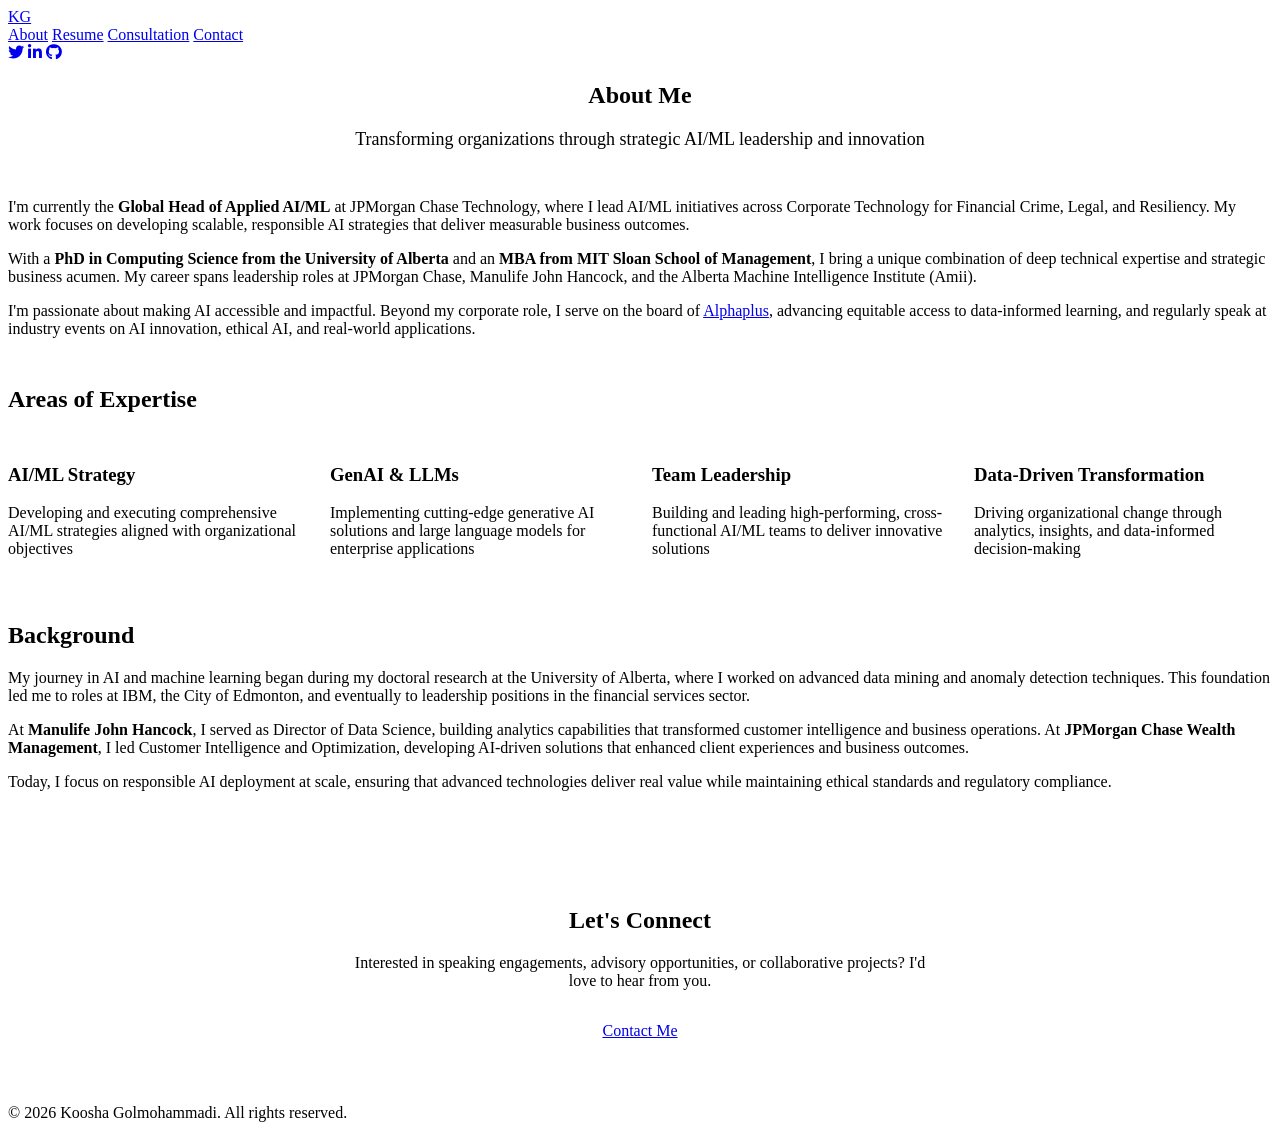
==== about.html @ 29471708 "Add about.html" ====
<!DOCTYPE html>
<html lang="en">
<head>
    <meta charset="UTF-8">
    <meta name="viewport" content="width=device-width, initial-scale=1.0">
    <meta name="description" content="About Koosha Golmohammadi - Applied AI/ML and Analytics Leader with expertise in strategic AI/ML implementation, GenAI, and organizational transformation.">
    <meta name="keywords" content="AI, Machine Learning, Data Science, Analytics, Leadership, AI Strategy">
    <meta name="author" content="Koosha Golmohammadi">

    <title>About | Koosha Golmohammadi</title>

    <!-- Font Awesome for Icons -->
    <link rel="stylesheet" href="https://cdnjs.cloudflare.com/ajax/libs/font-awesome/6.5.1/css/all.min.css">

    <!-- Stylesheets -->
    <link rel="stylesheet" href="css/main.css">
</head>
<body>
    <!-- Header & Navigation -->
    <header class="site-header">
        <a href="index.html" class="site-logo">
            <span class="logo-text">KG</span>
        </a>

        <nav class="nav-links">
            <a href="about.html" class="nav-link active">About</a>
            <a href="resume.html" class="nav-link">Resume</a>
            <a href="consultation.html" class="nav-link">Consultation</a>
            <a href="contact.html" class="nav-link">Contact</a>
        </nav>

        <div class="nav-actions">
            <div class="nav-social">
                <a href="https://twitter.com/kooshag" target="_blank" rel="noopener" class="nav-social-link" aria-label="Twitter"><i class="fab fa-twitter"></i></a>
                <a href="https://www.linkedin.com/in/kooshag/" target="_blank" rel="noopener" class="nav-social-link" aria-label="LinkedIn"><i class="fab fa-linkedin-in"></i></a>
                <a href="https://github.com/koosha" target="_blank" rel="noopener" class="nav-social-link" aria-label="GitHub"><i class="fab fa-github"></i></a>
            </div>
        </div>
    </header>

    <!-- About Section -->
    <section class="page-section">
        <div class="container">
            <div class="content">
                <div style="text-align: center; margin-bottom: 3rem;">
                    <h1>About Me</h1>
                    <p style="font-size: 1.125rem; max-width: 700px; margin: 1rem auto 0;">
                        Transforming organizations through strategic AI/ML leadership and innovation
                    </p>
                </div>

                <div>
                    <p>
                        I'm currently the <strong>Global Head of Applied AI/ML</strong> at JPMorgan Chase Technology, where I lead AI/ML initiatives across Corporate Technology for Financial Crime, Legal, and Resiliency. My work focuses on developing scalable, responsible AI strategies that deliver measurable business outcomes.
                    </p>

                    <p>
                        With a <strong>PhD in Computing Science from the University of Alberta</strong> and an <strong>MBA from MIT Sloan School of Management</strong>, I bring a unique combination of deep technical expertise and strategic business acumen. My career spans leadership roles at JPMorgan Chase, Manulife John Hancock, and the Alberta Machine Intelligence Institute (Amii).
                    </p>

                    <p>
                        I'm passionate about making AI accessible and impactful. Beyond my corporate role, I serve on the board of <a href="https://alphaplus.ca/" target="_blank" rel="noopener">Alphaplus</a>, advancing equitable access to data-informed learning, and regularly speak at industry events on AI innovation, ethical AI, and real-world applications.
                    </p>
                </div>

                <!-- Expertise Cards -->
                <div style="margin-top: 3rem;">
                    <h2>Areas of Expertise</h2>
                    <div style="display: grid; grid-template-columns: repeat(auto-fit, minmax(250px, 1fr)); gap: 1.5rem; margin-top: 2rem;">
                        <div class="card">
                            <h3 class="card__title">AI/ML Strategy</h3>
                            <p class="card__description">
                                Developing and executing comprehensive AI/ML strategies aligned with organizational objectives
                            </p>
                        </div>

                        <div class="card">
                            <h3 class="card__title">GenAI & LLMs</h3>
                            <p class="card__description">
                                Implementing cutting-edge generative AI solutions and large language models for enterprise applications
                            </p>
                        </div>

                        <div class="card">
                            <h3 class="card__title">Team Leadership</h3>
                            <p class="card__description">
                                Building and leading high-performing, cross-functional AI/ML teams to deliver innovative solutions
                            </p>
                        </div>

                        <div class="card">
                            <h3 class="card__title">Data-Driven Transformation</h3>
                            <p class="card__description">
                                Driving organizational change through analytics, insights, and data-informed decision-making
                            </p>
                        </div>
                    </div>
                </div>

                <!-- Background -->
                <div style="margin-top: 3rem;">
                    <h2>Background</h2>
                    <p>
                        My journey in AI and machine learning began during my doctoral research at the University of Alberta, where I worked on advanced data mining and anomaly detection techniques. This foundation led me to roles at IBM, the City of Edmonton, and eventually to leadership positions in the financial services sector.
                    </p>
                    <p>
                        At <strong>Manulife John Hancock</strong>, I served as Director of Data Science, building analytics capabilities that transformed customer intelligence and business operations. At <strong>JPMorgan Chase Wealth Management</strong>, I led Customer Intelligence and Optimization, developing AI-driven solutions that enhanced client experiences and business outcomes.
                    </p>
                    <p>
                        Today, I focus on responsible AI deployment at scale, ensuring that advanced technologies deliver real value while maintaining ethical standards and regulatory compliance.
                    </p>
                </div>

                <!-- Call to Action -->
                <div style="text-align: center; padding: 3rem 2rem; background-color: var(--color-bg-alt); border-radius: var(--border-radius); margin-top: 3rem;">
                    <h2>Let's Connect</h2>
                    <p style="max-width: 600px; margin: 1rem auto 2rem;">
                        Interested in speaking engagements, advisory opportunities, or collaborative projects? I'd love to hear from you.
                    </p>
                    <a href="contact.html" class="button button-primary">Contact Me</a>
                </div>
            </div>
        </div>
    </section>

    <!-- Footer -->
    <footer class="footer">
        <p class="footer__text">
            &copy; 2026 Koosha Golmohammadi. All rights reserved.
        </p>
    </footer>
</body>
</html>
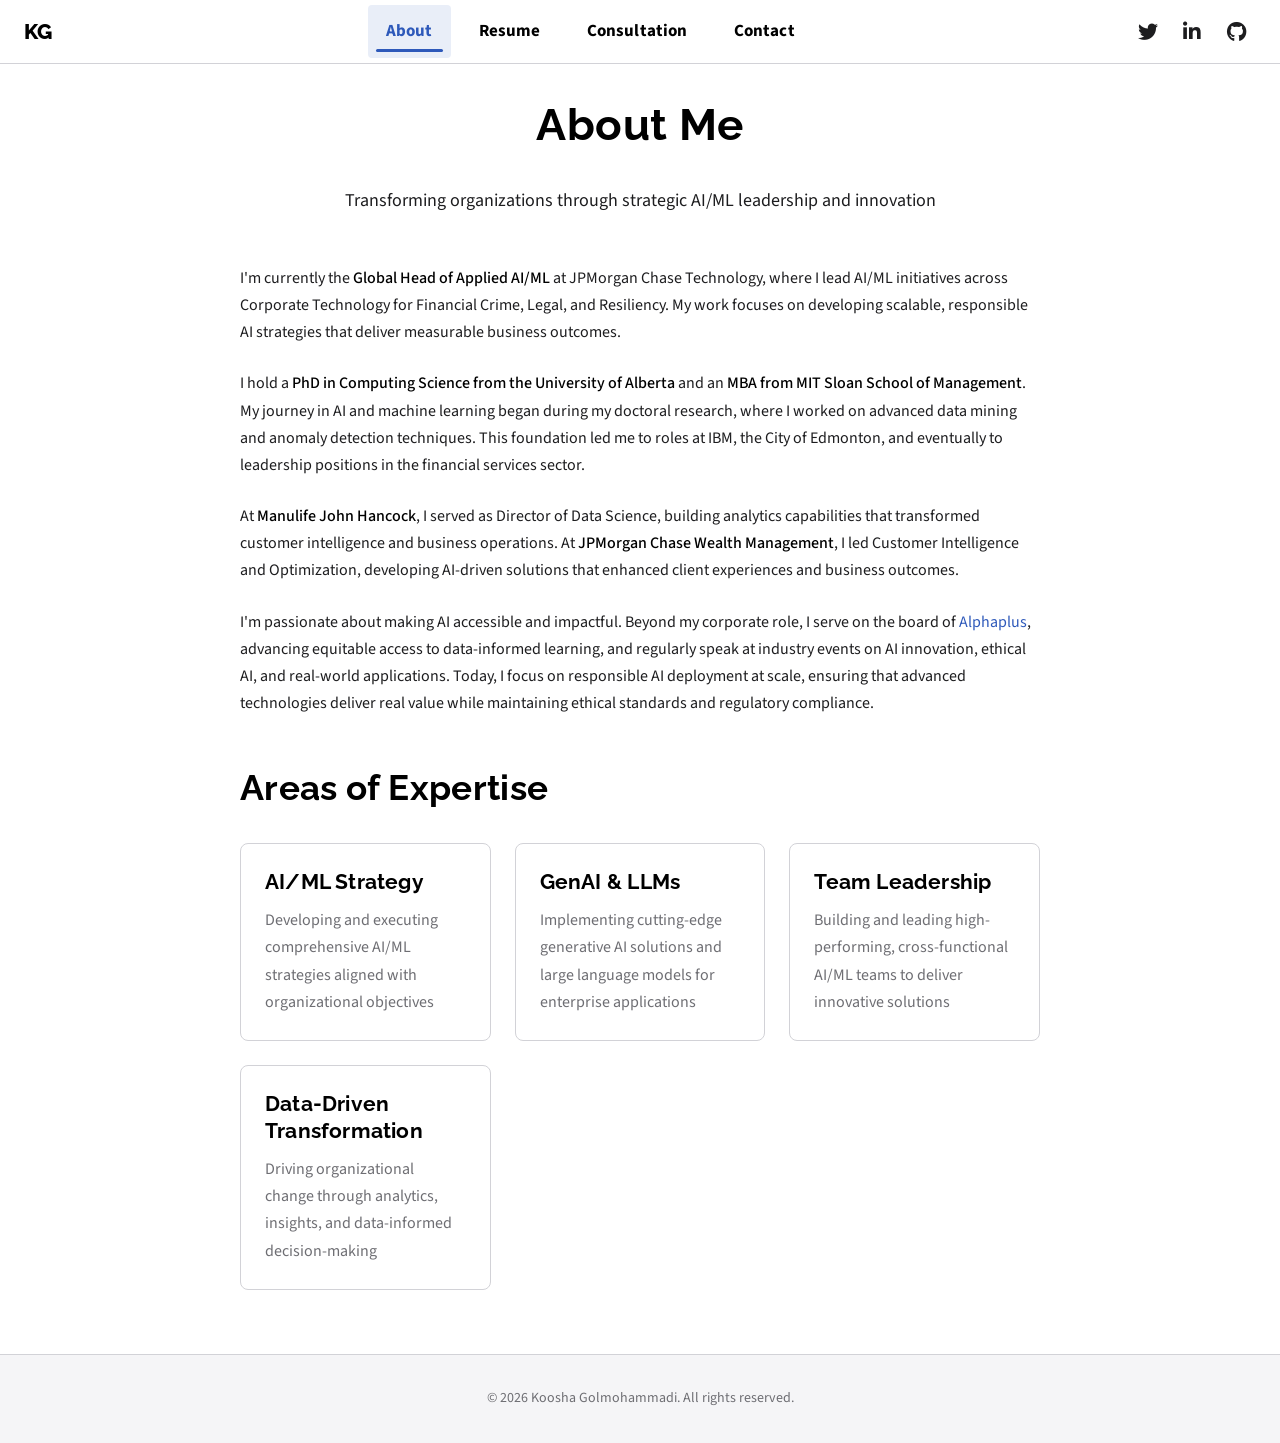
==== commit 4e4c41cc: "Add responsive hamburger menu and simplify contact page - Add hamburger menu that appears below 736p" ====
--- a/about.html
+++ b/about.html
@@ -35,8 +35,63 @@
                 <a href="https://www.linkedin.com/in/kooshag/" target="_blank" rel="noopener" class="nav-social-link" aria-label="LinkedIn"><i class="fab fa-linkedin-in"></i></a>
                 <a href="https://github.com/koosha" target="_blank" rel="noopener" class="nav-social-link" aria-label="GitHub"><i class="fab fa-github"></i></a>
             </div>
+            <div class="hamburger-container">
+                <button
+                    type="button"
+                    id="hamburger-button"
+                    class="hamburger-button"
+                    aria-label="Open navigation menu"
+                    aria-expanded="false"
+                    aria-controls="mobile-nav-menu">
+                    <span id="hamburger-icon" class="hamburger-icon">
+                        <span></span>
+                        <span></span>
+                        <span></span>
+                    </span>
+                </button>
+            </div>
         </div>
     </header>
+
+    <!-- Slide Menu Overlay -->
+    <div id="slide-menu-overlay" class="slide-menu-overlay" aria-hidden="true"></div>
+
+    <!-- Slide Menu Panel -->
+    <div
+        id="mobile-nav-menu"
+        class="slide-menu"
+        role="dialog"
+        aria-modal="true"
+        aria-label="Navigation menu"
+        aria-hidden="true">
+        <ul class="hamburger-ul">
+            <li class="index-li">
+                <a href="index.html">
+                    <h3>Koosha Golmohammadi</h3>
+                </a>
+            </li>
+            <li>
+                <a href="about.html">
+                    <h3>About</h3>
+                </a>
+            </li>
+            <li>
+                <a href="resume.html">
+                    <h3>Resume</h3>
+                </a>
+            </li>
+            <li>
+                <a href="consultation.html">
+                    <h3>Consultation</h3>
+                </a>
+            </li>
+            <li>
+                <a href="contact.html">
+                    <h3>Contact</h3>
+                </a>
+            </li>
+        </ul>
+    </div>
 
     <!-- About Section -->
     <section class="page-section">
@@ -55,11 +110,15 @@
                     </p>
 
                     <p>
-                        With a <strong>PhD in Computing Science from the University of Alberta</strong> and an <strong>MBA from MIT Sloan School of Management</strong>, I bring a unique combination of deep technical expertise and strategic business acumen. My career spans leadership roles at JPMorgan Chase, Manulife John Hancock, and the Alberta Machine Intelligence Institute (Amii).
+                        I hold a <strong>PhD in Computing Science from the University of Alberta</strong> and an <strong>MBA from MIT Sloan School of Management</strong>. My journey in AI and machine learning began during my doctoral research, where I worked on advanced data mining and anomaly detection techniques. This foundation led me to roles at IBM, the City of Edmonton, and eventually to leadership positions in the financial services sector.
                     </p>
 
                     <p>
-                        I'm passionate about making AI accessible and impactful. Beyond my corporate role, I serve on the board of <a href="https://alphaplus.ca/" target="_blank" rel="noopener">Alphaplus</a>, advancing equitable access to data-informed learning, and regularly speak at industry events on AI innovation, ethical AI, and real-world applications.
+                        At <strong>Manulife John Hancock</strong>, I served as Director of Data Science, building analytics capabilities that transformed customer intelligence and business operations. At <strong>JPMorgan Chase Wealth Management</strong>, I led Customer Intelligence and Optimization, developing AI-driven solutions that enhanced client experiences and business outcomes.
+                    </p>
+
+                    <p>
+                        I'm passionate about making AI accessible and impactful. Beyond my corporate role, I serve on the board of <a href="https://alphaplus.ca/" target="_blank" rel="noopener">Alphaplus</a>, advancing equitable access to data-informed learning, and regularly speak at industry events on AI innovation, ethical AI, and real-world applications. Today, I focus on responsible AI deployment at scale, ensuring that advanced technologies deliver real value while maintaining ethical standards and regulatory compliance.
                     </p>
                 </div>
 
@@ -96,29 +155,6 @@
                         </div>
                     </div>
                 </div>
-
-                <!-- Background -->
-                <div style="margin-top: 3rem;">
-                    <h2>Background</h2>
-                    <p>
-                        My journey in AI and machine learning began during my doctoral research at the University of Alberta, where I worked on advanced data mining and anomaly detection techniques. This foundation led me to roles at IBM, the City of Edmonton, and eventually to leadership positions in the financial services sector.
-                    </p>
-                    <p>
-                        At <strong>Manulife John Hancock</strong>, I served as Director of Data Science, building analytics capabilities that transformed customer intelligence and business operations. At <strong>JPMorgan Chase Wealth Management</strong>, I led Customer Intelligence and Optimization, developing AI-driven solutions that enhanced client experiences and business outcomes.
-                    </p>
-                    <p>
-                        Today, I focus on responsible AI deployment at scale, ensuring that advanced technologies deliver real value while maintaining ethical standards and regulatory compliance.
-                    </p>
-                </div>
-
-                <!-- Call to Action -->
-                <div style="text-align: center; padding: 3rem 2rem; background-color: var(--color-bg-alt); border-radius: var(--border-radius); margin-top: 3rem;">
-                    <h2>Let's Connect</h2>
-                    <p style="max-width: 600px; margin: 1rem auto 2rem;">
-                        Interested in speaking engagements, advisory opportunities, or collaborative projects? I'd love to hear from you.
-                    </p>
-                    <a href="contact.html" class="button button-primary">Contact Me</a>
-                </div>
             </div>
         </div>
     </section>
@@ -129,5 +165,8 @@
             &copy; 2026 Koosha Golmohammadi. All rights reserved.
         </p>
     </footer>
+
+    <!-- Navigation Script -->
+    <script src="js/navigation.js"></script>
 </body>
 </html>
--- a/css/main.css
+++ b/css/main.css
@@ -0,0 +1,1092 @@
+/* ========================================
+   DESIGN TOKENS
+   Colors, typography, spacing, and motion
+   ======================================== */
+
+@import url('https://fonts.googleapis.com/css2?family=Source+Sans+3:wght@400;700&family=Raleway:wght@400;800&display=swap');
+
+:root {
+  /* Colors */
+  --color-bg: #ffffff;
+  --color-bg-alt: #f5f5f7;
+  --color-bg-offset: #fafafa;
+  --color-fg: #1d1d1f;
+  --color-fg-bold: #000000;
+  --color-fg-light: #6e6e73;
+  --color-border: #d2d2d7;
+  --color-border-bg: #f5f5f7;
+  --color-accent: #2e59ba;
+  --color-accent-light: rgba(46, 89, 186, 0.1);
+  --color-accent-subtle: rgba(46, 89, 186, 0.05);
+  --color-accent-border: rgba(46, 89, 186, 0.3);
+  --color-accent-underline: rgba(46, 89, 186, 0.4);
+  --color-overlay-darker: rgba(0, 0, 0, 0.3);
+
+  /* Typography */
+  --font-sans: 'Source Sans 3', 'Source Sans Pro', Helvetica, sans-serif;
+  --font-heading: 'Raleway', Helvetica, sans-serif;
+  --font-mono: 'Courier New', monospace;
+
+  --font-weight-normal: 400;
+  --font-weight-medium: 500;
+  --font-weight-semibold: 600;
+  --font-weight-bold: 700;
+  --font-weight-black: 800;
+
+  --text-2xs: 0.65em;
+  --text-xs: 0.75em;
+  --text-sm: 0.875em;
+  --text-base: 1em;
+  --text-md: 1.1em;
+  --text-lg: 1.3em;
+  --text-xl: 1.6em;
+  --text-2xl: 2.2em;
+  --text-3xl: 2.75em;
+
+  --tracking-tight: 0.01em;
+  --tracking-normal: 0.02em;
+  --tracking-wide: 0.04em;
+
+  --leading-tight: 1.3;
+  --leading-normal: 1.7;
+  --leading-loose: 2;
+
+  /* Spacing */
+  --space-xs: 0.5rem;
+  --space-sm: 0.75rem;
+  --space-md: 1rem;
+  --space-lg: 1.5rem;
+  --space-xl: 2rem;
+  --space-2xl: 3rem;
+  --space-3xl: 4rem;
+
+  --spacing-element: 1.5rem;
+
+  /* Border Radius */
+  --radius-sm: 4px;
+  --radius-md: 8px;
+  --radius-lg: 12px;
+  --radius-xl: 16px;
+  --radius-full: 9999px;
+  --border-radius: 8px;
+
+  /* Shadows */
+  --shadow-sm: 0 1px 2px rgba(0, 0, 0, 0.05);
+  --shadow-md: 0 4px 6px rgba(0, 0, 0, 0.07);
+  --shadow-lg: 0 10px 15px rgba(0, 0, 0, 0.1);
+  --shadow-xl: 0 20px 25px rgba(0, 0, 0, 0.1);
+
+  /* Motion */
+  --duration-fast: 150ms;
+  --duration-normal: 250ms;
+  --duration-slow: 400ms;
+  --duration-menu: 400ms;
+  --ease-out: cubic-bezier(0.33, 1, 0.68, 1);
+  --ease-in-out: cubic-bezier(0.65, 0, 0.35, 1);
+  --ease-menu: cubic-bezier(0.4, 0, 0.2, 1);
+
+  /* Layout */
+  --header-height: 64px;
+  --header-height-mobile: 64px;
+  --lift-sm: -2px;
+
+  /* Z-Index Scale */
+  --z-sticky: 100;
+  --z-header: 10000;
+  --z-overlay: 10001;
+  --z-menu: 10002;
+}
+
+/* ========================================
+   BASE STYLES
+   ======================================== */
+
+* {
+  box-sizing: border-box;
+}
+
+html {
+  font-size: 16px;
+  -webkit-font-smoothing: antialiased;
+  -moz-osx-font-smoothing: grayscale;
+}
+
+body {
+  margin: 0;
+  padding: 0;
+  font-family: var(--font-sans);
+  font-size: var(--text-base);
+  line-height: var(--leading-normal);
+  color: var(--color-fg);
+  background-color: var(--color-bg);
+}
+
+h1, h2, h3, h4, h5, h6 {
+  color: var(--color-fg-bold);
+  font-family: var(--font-heading);
+  font-weight: var(--font-weight-bold);
+  letter-spacing: var(--tracking-tight);
+  line-height: var(--leading-tight);
+  margin: 0 0 0.75em 0;
+}
+
+h1 { font-size: var(--text-3xl); }
+h2 { font-size: var(--text-2xl); }
+h3 { font-size: var(--text-xl); }
+h4 { font-size: var(--text-lg); }
+h5 { font-size: var(--text-md); }
+h6 { font-size: var(--text-base); }
+
+p {
+  margin: 0 0 var(--spacing-element) 0;
+}
+
+a {
+  color: var(--color-accent);
+  text-decoration: none;
+  transition: color var(--duration-fast) var(--ease-out);
+}
+
+a:hover {
+  color: var(--color-fg-bold);
+}
+
+strong, b {
+  color: var(--color-fg-bold);
+  font-weight: var(--font-weight-medium);
+}
+
+/* ========================================
+   HEADER & NAVIGATION
+   ======================================== */
+
+.site-header {
+  align-items: center;
+  background-color: rgba(255, 255, 255, 0.8);
+  backdrop-filter: blur(20px) saturate(180%);
+  -webkit-backdrop-filter: blur(20px) saturate(180%);
+  border-bottom: solid 1px var(--color-border);
+  display: flex;
+  height: var(--header-height);
+  justify-content: space-between;
+  left: 0;
+  padding: 0 1.5rem;
+  position: fixed;
+  top: 0;
+  width: 100%;
+  z-index: var(--z-header);
+  transition: background-color var(--duration-fast) var(--ease-out);
+  box-sizing: border-box;
+}
+
+.site-logo {
+  display: flex;
+  align-items: center;
+  text-decoration: none;
+}
+
+.logo-text {
+  font-family: var(--font-heading);
+  font-size: var(--text-lg);
+  font-weight: var(--font-weight-black);
+  color: var(--color-fg-bold);
+  letter-spacing: var(--tracking-tight);
+}
+
+.nav-links {
+  display: none;
+  gap: 0.625rem;
+}
+
+@media screen and (min-width: 736px) {
+  .nav-links {
+    display: flex;
+  }
+}
+
+.nav-link {
+  position: relative;
+  padding: 0.75rem 1.125rem;
+  font-size: 1.0625rem;
+  font-weight: var(--font-weight-bold);
+  color: var(--color-fg-bold);
+  text-decoration: none;
+  border-radius: var(--radius-sm);
+  letter-spacing: 0.01em;
+  transition: color var(--duration-fast) var(--ease-out),
+    background-color var(--duration-fast) var(--ease-out);
+}
+
+.nav-link::after {
+  content: '';
+  position: absolute;
+  bottom: 0.375rem;
+  left: 0.5rem;
+  right: 0.5rem;
+  height: 2.5px;
+  background: var(--color-accent);
+  border-radius: 2px;
+  transform: scaleX(0);
+  transition: transform var(--duration-fast) var(--ease-out);
+}
+
+.nav-link:hover {
+  color: var(--color-accent);
+  background-color: var(--color-border-bg);
+}
+
+.nav-link:hover::after {
+  transform: scaleX(1);
+}
+
+.nav-link.active {
+  color: var(--color-accent);
+  background-color: var(--color-accent-light);
+}
+
+.nav-link.active::after {
+  transform: scaleX(1);
+}
+
+.nav-link:focus-visible {
+  outline: 2px solid var(--color-accent);
+  outline-offset: 2px;
+}
+
+.nav-actions {
+  display: flex;
+  align-items: center;
+  gap: 0.75rem;
+}
+
+.nav-social {
+  display: flex;
+  align-items: center;
+  gap: 0.25rem;
+}
+
+.nav-social-link {
+  display: inline-flex;
+  align-items: center;
+  justify-content: center;
+  width: 40px;
+  height: 40px;
+  color: var(--color-fg);
+  text-decoration: none;
+  border-radius: var(--radius-sm);
+  transition: color var(--duration-fast) var(--ease-out),
+    background-color var(--duration-fast) var(--ease-out);
+}
+
+.nav-social-link:hover {
+  color: var(--color-accent);
+  background-color: var(--color-border-bg);
+}
+
+.nav-social-link:focus-visible {
+  outline: 2px solid var(--color-accent);
+  outline-offset: 2px;
+}
+
+.nav-social-link i {
+  font-size: 20px;
+}
+
+@media (max-width: 768px) {
+  .site-header {
+    padding: 0 1rem;
+  }
+
+  .nav-links {
+    gap: 0.25rem;
+  }
+
+  .nav-link {
+    padding: 0.625rem 0.875rem;
+    font-size: var(--text-base);
+  }
+
+  .nav-social {
+    gap: 0;
+  }
+
+  .nav-social-link {
+    width: 36px;
+    height: 36px;
+  }
+
+  .nav-social-link i {
+    font-size: 18px;
+  }
+}
+
+/* ========================================
+   HAMBURGER MENU & SLIDE MENU
+   ======================================== */
+
+/* Hamburger container - show only on mobile */
+.hamburger-container {
+  display: block;
+}
+
+@media screen and (min-width: 736px) {
+  .hamburger-container {
+    display: none;
+  }
+}
+
+/* Hamburger button */
+.hamburger-button {
+  align-items: center;
+  background: transparent;
+  border: 0;
+  box-shadow: none;
+  cursor: pointer;
+  display: flex;
+  height: 44px;
+  justify-content: center;
+  padding: 0 1em 0 0.5em;
+}
+
+.hamburger-button:hover {
+  box-shadow: none;
+  opacity: 0.5;
+}
+
+.hamburger-button:focus-visible .hamburger-icon span {
+  background-color: var(--color-accent);
+}
+
+/* CSS hamburger icon */
+.hamburger-icon {
+  display: block;
+  height: 14px;
+  position: relative;
+  width: 20px;
+}
+
+.hamburger-icon span {
+  background-color: var(--color-fg-bold);
+  border-radius: 2px;
+  display: block;
+  height: 2px;
+  left: 0;
+  position: absolute;
+  transition: all var(--duration-normal) var(--ease-menu);
+  width: 100%;
+}
+
+.hamburger-icon span:nth-child(1) {
+  top: 0;
+}
+
+.hamburger-icon span:nth-child(2) {
+  top: 50%;
+  transform: translateY(-50%);
+}
+
+.hamburger-icon span:nth-child(3) {
+  bottom: 0;
+}
+
+/* Open state - morph to X */
+.hamburger-icon--open span:nth-child(1) {
+  top: 50%;
+  transform: translateY(-50%) rotate(45deg);
+}
+
+.hamburger-icon--open span:nth-child(2) {
+  opacity: 0;
+  transform: translateY(-50%) scaleX(0);
+}
+
+.hamburger-icon--open span:nth-child(3) {
+  bottom: 50%;
+  transform: translateY(50%) rotate(-45deg);
+}
+
+/* Slide menu overlay */
+.slide-menu-overlay {
+  background: var(--color-overlay-darker);
+  inset: 0;
+  opacity: 0;
+  pointer-events: none;
+  position: fixed;
+  transition: opacity var(--duration-normal) var(--ease-menu);
+  z-index: var(--z-overlay);
+}
+
+.slide-menu-overlay--open {
+  opacity: 1;
+  pointer-events: auto;
+}
+
+/* Slide menu panel */
+.slide-menu {
+  -webkit-overflow-scrolling: touch;
+  background-color: var(--color-bg);
+  bottom: 0;
+  font-size: 1.15em;
+  max-width: 80vw;
+  overflow-y: auto;
+  padding: 2.5em 1.5em 0;
+  position: fixed;
+  right: 0;
+  top: 0;
+  transform: translateX(100%);
+  transition: transform var(--duration-normal) var(--ease-menu);
+  width: 300px;
+  z-index: var(--z-menu);
+}
+
+.slide-menu--open {
+  transform: translateX(0);
+}
+
+/* Navigation list inside slide menu */
+.hamburger-ul {
+  display: flex;
+  flex-direction: column;
+  gap: 0.25rem;
+  list-style: none;
+  padding: 1rem 0;
+  margin: 0;
+}
+
+.hamburger-ul li {
+  display: block;
+}
+
+.hamburger-ul li a {
+  display: block;
+  outline: none;
+  text-decoration: none;
+  padding: 0.75rem 1rem;
+  border-radius: var(--radius-sm);
+  transition: background-color var(--duration-fast) var(--ease-out);
+}
+
+.hamburger-ul li a:hover {
+  background-color: var(--color-border-bg);
+}
+
+.hamburger-ul li a:focus-visible h3 {
+  color: var(--color-accent);
+}
+
+.hamburger-ul li a h3 {
+  margin: 0;
+  padding: 0;
+  border: none;
+  font-size: 1rem;
+  font-weight: var(--font-weight-medium);
+  color: var(--color-fg);
+  font-family: var(--font-heading);
+  letter-spacing: normal;
+  transition: color var(--duration-fast) var(--ease-out);
+}
+
+.hamburger-ul li a:hover h3 {
+  color: var(--color-fg-bold);
+}
+
+.hamburger-ul .index-li h3 {
+  font-weight: var(--font-weight-bold);
+  color: var(--color-fg-bold);
+}
+
+/* Reduced motion support for menus */
+@media (prefers-reduced-motion: reduce) {
+  .slide-menu-overlay,
+  .slide-menu,
+  .hamburger-icon span {
+    transition: none;
+  }
+}
+
+/* ========================================
+   HERO SECTION
+   ======================================== */
+
+.hero {
+  position: relative;
+  padding: 6rem 2rem 5rem;
+  padding-top: calc(var(--header-height) + 4rem);
+  text-align: center;
+}
+
+.hero-content {
+  position: relative;
+  z-index: 1;
+  max-width: 680px;
+  margin: 0 auto;
+}
+
+/* Portrait */
+.hero-avatar {
+  width: 250px;
+  height: 250px;
+  margin: 0 auto 1.5rem;
+  border-radius: 50%;
+  position: relative;
+  box-shadow: var(--shadow-xl), 0 0 0 1px var(--color-border);
+  transition: transform var(--duration-normal) var(--ease-out),
+    box-shadow var(--duration-normal) var(--ease-out);
+}
+
+.hero-avatar::before {
+  content: '';
+  position: absolute;
+  inset: -4px;
+  background: linear-gradient(
+    135deg,
+    var(--color-accent-light) 0%,
+    transparent 50%,
+    var(--color-accent-subtle) 100%
+  );
+  border-radius: 50%;
+  z-index: -1;
+  opacity: 0;
+  transition: opacity var(--duration-normal) var(--ease-out);
+}
+
+.hero-avatar:hover {
+  transform: scale(1.03) translateY(-2px);
+  box-shadow: var(--shadow-xl), 0 0 0 1px var(--color-accent-border);
+}
+
+.hero-avatar:hover::before {
+  opacity: 1;
+}
+
+.hero-avatar img {
+  width: 100%;
+  height: 100%;
+  object-fit: cover;
+  border-radius: 50%;
+}
+
+/* Name */
+.hero-title {
+  margin-bottom: 1.25rem;
+}
+
+.hero-name {
+  display: block;
+  font-family: var(--font-heading);
+  font-size: clamp(2rem, 6vw, 3.25rem);
+  font-weight: var(--font-weight-black);
+  letter-spacing: -0.03em;
+  line-height: 1.05;
+  color: var(--color-fg-bold);
+}
+
+/* Tagline */
+.hero-tagline {
+  font-size: var(--text-xl);
+  color: var(--color-fg);
+  max-width: 560px;
+  margin: 0 auto 2rem;
+  line-height: 1.65;
+  font-weight: var(--font-weight-normal);
+}
+
+.hero-tagline br {
+  display: block;
+  margin-top: 0.5rem;
+}
+
+.hero-highlight {
+  color: var(--color-accent);
+  font-weight: var(--font-weight-semibold);
+  text-decoration: none;
+  background-image: linear-gradient(
+    transparent calc(100% - 2px),
+    var(--color-accent-underline) 2px
+  );
+  background-size: 100% 100%;
+  transition: background-size var(--duration-fast) var(--ease-out),
+    color var(--duration-fast) var(--ease-out);
+}
+
+.hero-highlight:hover {
+  background-image: linear-gradient(
+    transparent calc(100% - 2px),
+    var(--color-accent) 2px
+  );
+}
+
+/* Credential chips */
+.hero-chips {
+  display: flex;
+  gap: 0.625rem;
+  justify-content: center;
+  flex-wrap: wrap;
+  margin-bottom: 2.25rem;
+}
+
+.hero-chip {
+  font-size: var(--text-sm);
+  font-weight: var(--font-weight-medium);
+  color: var(--color-fg);
+  padding: 0.5rem 1rem;
+  background: var(--color-bg-alt);
+  border: 1px solid var(--color-border);
+  border-radius: var(--radius-full);
+  transition: background var(--duration-fast) var(--ease-out),
+    border-color var(--duration-fast) var(--ease-out),
+    transform var(--duration-fast) var(--ease-out);
+}
+
+.hero-chip:hover {
+  background: var(--color-accent-subtle);
+  border-color: var(--color-accent-border);
+  transform: translateY(-1px);
+}
+
+/* CTA buttons */
+.hero-cta {
+  display: flex;
+  gap: 1rem;
+  justify-content: center;
+  flex-wrap: wrap;
+}
+
+/* Background */
+.hero-bg {
+  position: absolute;
+  inset: 0;
+  pointer-events: none;
+}
+
+.hero-gradient {
+  position: absolute;
+  top: 35%;
+  left: 50%;
+  transform: translate(-50%, -50%);
+  width: 1200px;
+  height: 800px;
+  background: radial-gradient(
+    ellipse 100% 100% at 50% 50%,
+    var(--color-accent-light) 0%,
+    var(--color-accent-subtle) 15%,
+    rgba(46, 89, 186, 0.03) 30%,
+    transparent 45%
+  );
+  filter: blur(100px);
+  opacity: 0.6;
+}
+
+/* Mobile */
+@media (max-width: 640px) {
+  .hero {
+    padding: 4rem 1.5rem 3.5rem;
+    padding-top: calc(var(--header-height) + 4rem);
+  }
+
+  .hero-avatar {
+    width: 140px;
+    height: 140px;
+    margin-bottom: 2rem;
+  }
+
+  .hero-tagline {
+    font-size: var(--text-lg);
+  }
+
+  .hero-chips {
+    gap: 0.5rem;
+  }
+
+  .hero-chip {
+    font-size: var(--text-xs);
+    padding: 0.4rem 0.875rem;
+  }
+}
+
+/* ========================================
+   BUTTONS
+   ======================================== */
+
+.button {
+  display: inline-block;
+  padding: 0.75rem 1.5rem;
+  font-size: var(--text-base);
+  font-weight: var(--font-weight-medium);
+  text-decoration: none;
+  border-radius: var(--radius-md);
+  transition: all var(--duration-fast) var(--ease-out);
+  border: 1px solid transparent;
+  cursor: pointer;
+}
+
+.button-primary {
+  background-color: var(--color-accent);
+  color: white;
+  border-color: var(--color-accent);
+}
+
+.button-primary:hover {
+  background-color: #2347a0;
+  border-color: #2347a0;
+  color: white;
+  transform: translateY(-2px);
+  box-shadow: var(--shadow-md);
+}
+
+.button-secondary {
+  background-color: transparent;
+  color: var(--color-fg-bold);
+  border-color: var(--color-border);
+}
+
+.button-secondary:hover {
+  background-color: var(--color-bg-alt);
+  border-color: var(--color-accent);
+  color: var(--color-fg-bold);
+  transform: translateY(-2px);
+  box-shadow: var(--shadow-md);
+}
+
+.button:focus-visible {
+  outline: 2px solid var(--color-accent);
+  outline-offset: 2px;
+}
+
+/* ========================================
+   CONTENT PAGES
+   ======================================== */
+
+.page-section {
+  padding: calc(var(--header-height) + 2rem) 2rem var(--space-3xl);
+}
+
+.content {
+  max-width: 800px;
+  margin: 0 auto;
+}
+
+.text-center {
+  text-align: center;
+}
+
+.mb-xl {
+  margin-bottom: var(--space-xl);
+}
+
+.mt-xl {
+  margin-top: var(--space-xl);
+}
+
+/* Cards */
+.card {
+  background-color: var(--color-bg);
+  border: 1px solid var(--color-border);
+  border-radius: var(--border-radius);
+  padding: var(--space-lg);
+  transition: all var(--duration-normal) var(--ease-out);
+}
+
+.card:hover {
+  box-shadow: var(--shadow-md);
+  border-color: var(--color-accent);
+  transform: translateY(-2px);
+}
+
+.card__title {
+  color: var(--color-fg-bold);
+  margin-bottom: var(--space-sm);
+  font-size: var(--text-lg);
+}
+
+.card__description {
+  color: var(--color-fg-light);
+  margin-bottom: 0;
+  line-height: var(--leading-normal);
+}
+
+/* ========================================
+   RESUME PAGE
+   ======================================== */
+
+.resume-page {
+  max-width: 880px;
+  margin: 0 auto;
+  padding: calc(var(--header-height) + 2rem) 2rem 4rem;
+}
+
+.resume-header {
+  text-align: center;
+  margin-bottom: 2rem;
+}
+
+.resume-title {
+  font-size: var(--text-3xl);
+  font-weight: var(--font-weight-black);
+  letter-spacing: var(--tracking-tight);
+  margin-bottom: 1.25rem;
+  color: var(--color-fg-bold);
+}
+
+.resume-summary {
+  font-size: var(--text-lg);
+  line-height: 1.7;
+  color: var(--color-fg);
+  max-width: 640px;
+  margin: 0 auto;
+}
+
+.resume-nav {
+  display: flex;
+  flex-wrap: wrap;
+  justify-content: center;
+  gap: 0.5rem;
+  margin-top: 2rem;
+  margin-bottom: 2rem;
+  position: sticky;
+  top: var(--header-height);
+  z-index: 100;
+  background: rgba(245, 245, 247, 0.92);
+  backdrop-filter: blur(16px);
+  -webkit-backdrop-filter: blur(16px);
+  padding: 1rem 1.5rem;
+  border-radius: var(--radius-lg);
+  border: 1px solid var(--color-border-bg);
+  box-shadow: var(--shadow-sm);
+}
+
+.resume-nav-link {
+  padding: 0.5rem 1rem;
+  font-size: var(--text-sm);
+  font-weight: var(--font-weight-medium);
+  color: var(--color-fg-light);
+  background: transparent;
+  border: none;
+  border-radius: var(--radius-sm);
+  text-decoration: none;
+  transition: all var(--duration-fast) var(--ease-out);
+}
+
+.resume-nav-link:hover {
+  color: var(--color-fg);
+  background: var(--color-bg);
+}
+
+.resume-nav-link.active {
+  color: var(--color-accent);
+  background: var(--color-accent-subtle);
+  font-weight: var(--font-weight-bold);
+}
+
+.resume-content {
+  display: flex;
+  flex-direction: column;
+  gap: 4.5rem;
+}
+
+.resume-section {
+  scroll-margin-top: calc(var(--header-height) + 8rem);
+  padding-top: 2.5rem;
+  border-top: 2px solid var(--color-border);
+}
+
+.resume-section:first-child {
+  border-top: none;
+  padding-top: 0;
+}
+
+.section-title-wrapper {
+  text-align: center;
+  margin-bottom: 2.5rem;
+}
+
+.section-title-wrapper h2 {
+  font-size: var(--text-2xl);
+  font-weight: var(--font-weight-black);
+  letter-spacing: var(--tracking-tight);
+  color: var(--color-fg-bold);
+  display: inline-block;
+  padding-bottom: 0.75rem;
+  border-bottom: 3px solid var(--color-accent);
+  margin: 0;
+}
+
+/* ========================================
+   CONTACT PAGE
+   ======================================== */
+
+.contact-page {
+  max-width: 880px;
+  display: flex;
+  flex-direction: column;
+  align-items: center;
+  justify-content: center;
+  min-height: calc(100vh - var(--header-height) - 16rem);
+  margin: 0 auto;
+  padding: 2rem;
+}
+
+.contact-header {
+  text-align: center;
+  margin-bottom: 2.5rem;
+}
+
+.contact-header .page-title {
+  margin-bottom: 0;
+  font-size: var(--text-3xl);
+  font-weight: var(--font-weight-black);
+  letter-spacing: var(--tracking-tight);
+}
+
+.contact-content {
+  text-align: center;
+}
+
+/* Email CTA block */
+.contact-email-block {
+  margin-bottom: 2.5rem;
+}
+
+.contact-email-container {
+  display: block;
+  margin-bottom: 0.75rem;
+}
+
+.contact-email-link {
+  display: inline-flex;
+  align-items: baseline;
+  padding: 0.75rem 1.5rem;
+  font-size: var(--text-lg);
+  font-weight: var(--font-weight-bold);
+  color: var(--color-accent);
+  background: var(--color-accent-light);
+  border-radius: var(--radius-md);
+  text-decoration: none;
+  white-space: nowrap;
+  transition: background-color var(--duration-fast) var(--ease-out),
+    transform var(--duration-fast) var(--ease-out),
+    box-shadow var(--duration-fast) var(--ease-out);
+}
+
+.contact-email-link:hover {
+  background: rgba(46, 89, 186, 0.15);
+  transform: translateY(var(--lift-sm));
+  box-shadow: var(--shadow-md);
+}
+
+.contact-email-prefix {
+  color: var(--color-accent);
+}
+
+.contact-email-domain {
+  color: var(--color-fg-bold);
+}
+
+.contact-hint {
+  font-size: var(--text-sm);
+  color: var(--color-fg-light);
+  margin: 0;
+}
+
+/* Divider */
+.contact-divider {
+  display: flex;
+  align-items: center;
+  gap: 1rem;
+  margin-bottom: 1.5rem;
+  color: var(--color-fg-light);
+  font-size: var(--text-sm);
+  max-width: 280px;
+  margin-left: auto;
+  margin-right: auto;
+}
+
+.contact-divider::before,
+.contact-divider::after {
+  content: '';
+  flex: 1;
+  height: 1px;
+  background: var(--color-border);
+}
+
+/* Social icons */
+.contact-content > .icons li a {
+  display: flex;
+  align-items: center;
+  justify-content: center;
+  width: 5.5rem;
+  height: 5.5rem;
+  border-radius: 50%;
+  color: var(--color-fg-light);
+  background: transparent;
+  text-decoration: none;
+  font-size: 2rem;
+  transition: background-color var(--duration-fast) var(--ease-out),
+    color var(--duration-fast) var(--ease-out);
+}
+
+.contact-content > .icons li a:hover {
+  background: var(--color-accent-light);
+  color: var(--color-accent);
+}
+
+@media (max-width: 736px) {
+  .contact-page {
+    min-height: calc(100vh - var(--header-height-mobile) - 12rem);
+  }
+
+  .contact-email-link {
+    font-size: var(--text-md);
+    padding: 0.625rem 1.25rem;
+  }
+}
+
+/* ========================================
+   FOOTER
+   ======================================== */
+
+.footer {
+  padding: var(--space-xl) 2rem;
+  text-align: center;
+  border-top: 1px solid var(--color-border);
+  background-color: var(--color-bg-alt);
+}
+
+.footer__text {
+  color: var(--color-fg-light);
+  font-size: var(--text-sm);
+  margin: 0;
+}
+
+/* ========================================
+   ACCESSIBILITY
+   ======================================== */
+
+/* Reduced Motion */
+@media (prefers-reduced-motion: reduce) {
+  *,
+  *::before,
+  *::after {
+    animation-duration: 0.01ms !important;
+    animation-iteration-count: 1 !important;
+    transition-duration: 0.01ms !important;
+    scroll-behavior: auto !important;
+  }
+}
+
+/* Skip Navigation Link */
+.skip-link {
+  position: absolute;
+  top: -40px;
+  left: 0;
+  background: var(--color-accent);
+  color: white;
+  padding: 0.5rem 1rem;
+  text-decoration: none;
+  z-index: 10000;
+  font-weight: var(--font-weight-bold);
+}
+
+.skip-link:focus {
+  top: 0;
+}
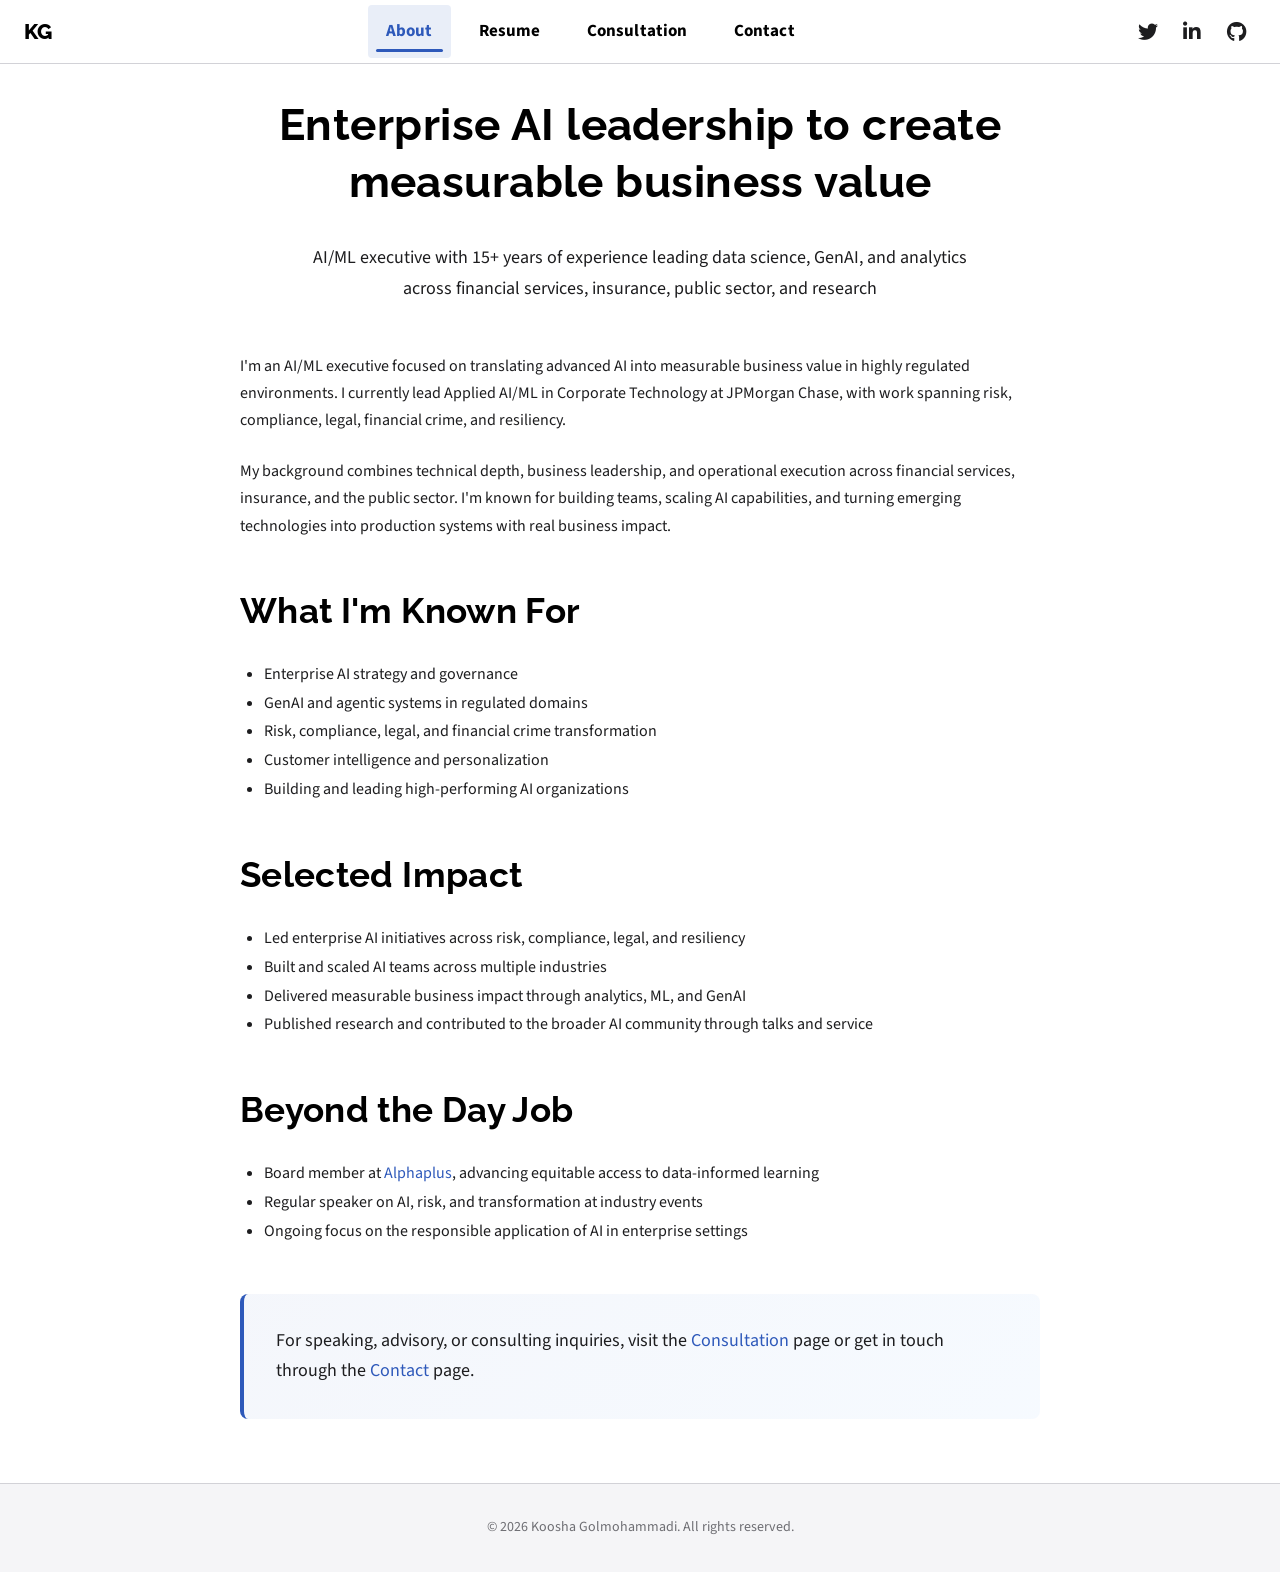
==== commit 4df61f6c: "Revise About and Resume pages with executive positioning About page:  - Update headline to focus on " ====
--- a/about.html
+++ b/about.html
@@ -98,62 +98,60 @@
         <div class="container">
             <div class="content">
                 <div style="text-align: center; margin-bottom: 3rem;">
-                    <h1>About Me</h1>
+                    <h1>Enterprise AI leadership to create measurable business value</h1>
                     <p style="font-size: 1.125rem; max-width: 700px; margin: 1rem auto 0;">
-                        Transforming organizations through strategic AI/ML leadership and innovation
+                        AI/ML executive with 15+ years of experience leading data science, GenAI, and analytics across financial services, insurance, public sector, and research
                     </p>
                 </div>
 
                 <div>
                     <p>
-                        I'm currently the <strong>Global Head of Applied AI/ML</strong> at JPMorgan Chase Technology, where I lead AI/ML initiatives across Corporate Technology for Financial Crime, Legal, and Resiliency. My work focuses on developing scalable, responsible AI strategies that deliver measurable business outcomes.
+                        I'm an AI/ML executive focused on translating advanced AI into measurable business value in highly regulated environments. I currently lead Applied AI/ML in Corporate Technology at JPMorgan Chase, with work spanning risk, compliance, legal, financial crime, and resiliency.
                     </p>
 
                     <p>
-                        I hold a <strong>PhD in Computing Science from the University of Alberta</strong> and an <strong>MBA from MIT Sloan School of Management</strong>. My journey in AI and machine learning began during my doctoral research, where I worked on advanced data mining and anomaly detection techniques. This foundation led me to roles at IBM, the City of Edmonton, and eventually to leadership positions in the financial services sector.
-                    </p>
-
-                    <p>
-                        At <strong>Manulife John Hancock</strong>, I served as Director of Data Science, building analytics capabilities that transformed customer intelligence and business operations. At <strong>JPMorgan Chase Wealth Management</strong>, I led Customer Intelligence and Optimization, developing AI-driven solutions that enhanced client experiences and business outcomes.
-                    </p>
-
-                    <p>
-                        I'm passionate about making AI accessible and impactful. Beyond my corporate role, I serve on the board of <a href="https://alphaplus.ca/" target="_blank" rel="noopener">Alphaplus</a>, advancing equitable access to data-informed learning, and regularly speak at industry events on AI innovation, ethical AI, and real-world applications. Today, I focus on responsible AI deployment at scale, ensuring that advanced technologies deliver real value while maintaining ethical standards and regulatory compliance.
+                        My background combines technical depth, business leadership, and operational execution across financial services, insurance, and the public sector. I'm known for building teams, scaling AI capabilities, and turning emerging technologies into production systems with real business impact.
                     </p>
                 </div>
 
-                <!-- Expertise Cards -->
+                <!-- What I'm Known For -->
                 <div style="margin-top: 3rem;">
-                    <h2>Areas of Expertise</h2>
-                    <div style="display: grid; grid-template-columns: repeat(auto-fit, minmax(250px, 1fr)); gap: 1.5rem; margin-top: 2rem;">
-                        <div class="card">
-                            <h3 class="card__title">AI/ML Strategy</h3>
-                            <p class="card__description">
-                                Developing and executing comprehensive AI/ML strategies aligned with organizational objectives
-                            </p>
-                        </div>
+                    <h2>What I'm Known For</h2>
+                    <ul style="list-style: disc; padding-left: 1.5rem; margin-top: 1.5rem; line-height: 1.8;">
+                        <li>Enterprise AI strategy and governance</li>
+                        <li>GenAI and agentic systems in regulated domains</li>
+                        <li>Risk, compliance, legal, and financial crime transformation</li>
+                        <li>Customer intelligence and personalization</li>
+                        <li>Building and leading high-performing AI organizations</li>
+                    </ul>
+                </div>
 
-                        <div class="card">
-                            <h3 class="card__title">GenAI & LLMs</h3>
-                            <p class="card__description">
-                                Implementing cutting-edge generative AI solutions and large language models for enterprise applications
-                            </p>
-                        </div>
+                <!-- Selected Impact -->
+                <div style="margin-top: 3rem;">
+                    <h2>Selected Impact</h2>
+                    <ul style="list-style: disc; padding-left: 1.5rem; margin-top: 1.5rem; line-height: 1.8;">
+                        <li>Led enterprise AI initiatives across risk, compliance, legal, and resiliency</li>
+                        <li>Built and scaled AI teams across multiple industries</li>
+                        <li>Delivered measurable business impact through analytics, ML, and GenAI</li>
+                        <li>Published research and contributed to the broader AI community through talks and service</li>
+                    </ul>
+                </div>
 
-                        <div class="card">
-                            <h3 class="card__title">Team Leadership</h3>
-                            <p class="card__description">
-                                Building and leading high-performing, cross-functional AI/ML teams to deliver innovative solutions
-                            </p>
-                        </div>
+                <!-- Beyond the Day Job -->
+                <div style="margin-top: 3rem;">
+                    <h2>Beyond the Day Job</h2>
+                    <ul style="list-style: disc; padding-left: 1.5rem; margin-top: 1.5rem; line-height: 1.8;">
+                        <li>Board member at <a href="https://alphaplus.ca/" target="_blank" rel="noopener">Alphaplus</a>, advancing equitable access to data-informed learning</li>
+                        <li>Regular speaker on AI, risk, and transformation at industry events</li>
+                        <li>Ongoing focus on the responsible application of AI in enterprise settings</li>
+                    </ul>
+                </div>
 
-                        <div class="card">
-                            <h3 class="card__title">Data-Driven Transformation</h3>
-                            <p class="card__description">
-                                Driving organizational change through analytics, insights, and data-informed decision-making
-                            </p>
-                        </div>
-                    </div>
+                <!-- Call to Action -->
+                <div style="margin-top: 3rem; padding: 2rem; background: linear-gradient(135deg, rgba(46, 89, 186, 0.05), rgba(80, 160, 250, 0.05)); border-left: 4px solid var(--color-accent); border-radius: 8px;">
+                    <p style="margin: 0; font-size: 1.125rem;">
+                        For speaking, advisory, or consulting inquiries, visit the <a href="consultation.html">Consultation</a> page or get in touch through the <a href="contact.html">Contact</a> page.
+                    </p>
                 </div>
             </div>
         </div>
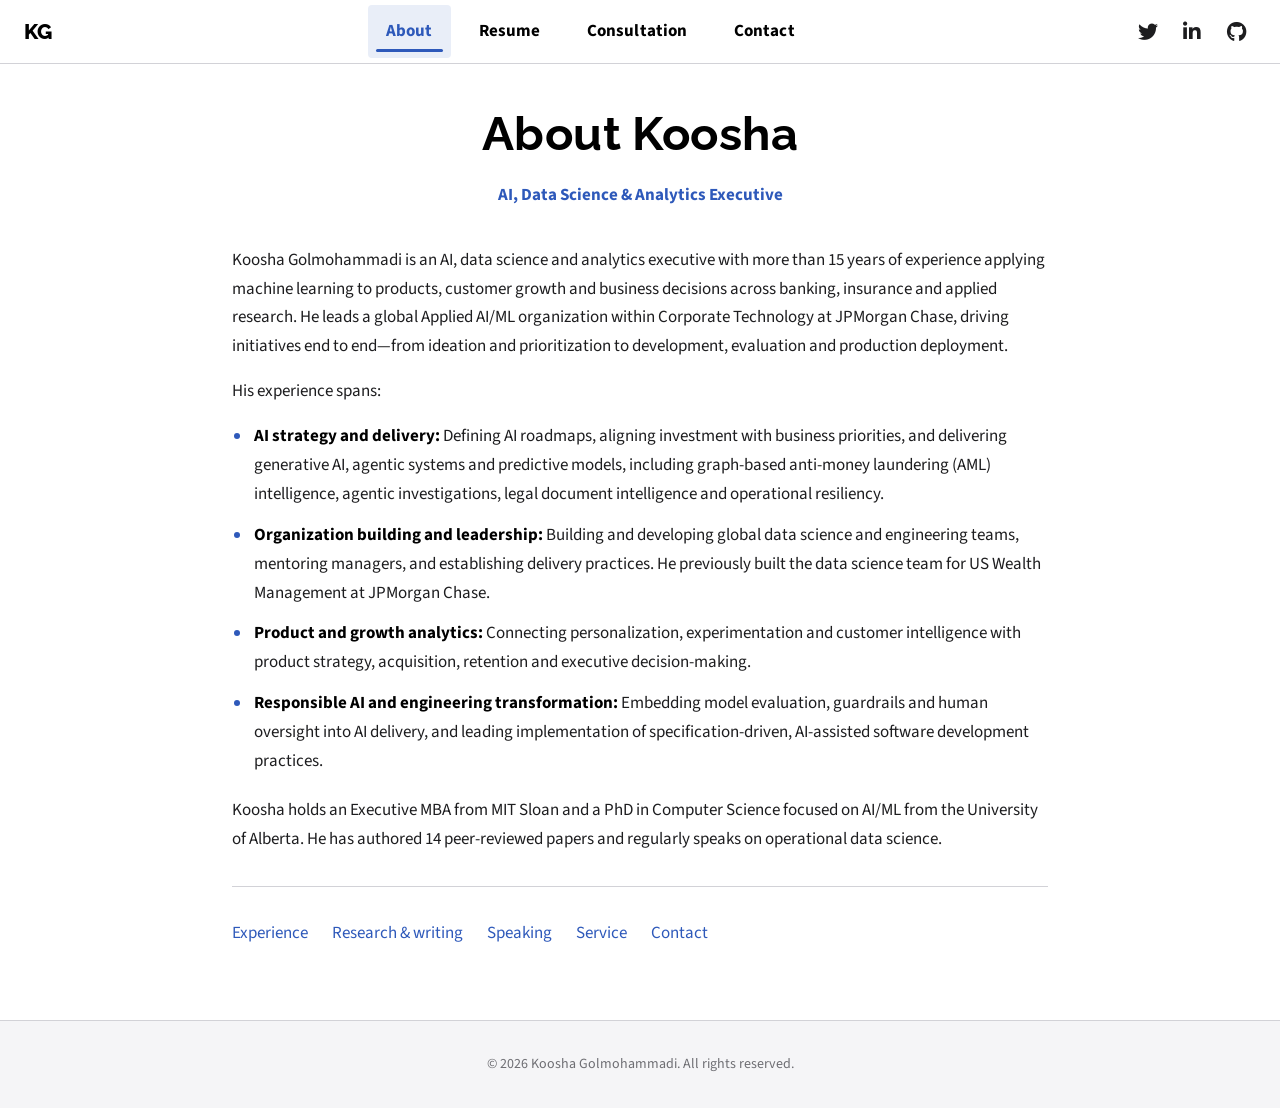
==== commit c93decb6: "Refresh About and resume content while preserving homepage - Align biography and experience with fin" ====
--- a/about.html
+++ b/about.html
@@ -3,27 +3,24 @@
 <head>
     <meta charset="UTF-8">
     <meta name="viewport" content="width=device-width, initial-scale=1.0">
-    <meta name="description" content="About Koosha Golmohammadi - Applied AI/ML and Analytics Leader with expertise in strategic AI/ML implementation, GenAI, and organizational transformation.">
-    <meta name="keywords" content="AI, Machine Learning, Data Science, Analytics, Leadership, AI Strategy">
+    <meta name="description" content="Koosha Golmohammadi: enterprise AI leadership, product and growth analytics, organization building and responsible AI delivery across banking and insurance.">
     <meta name="author" content="Koosha Golmohammadi">
-
     <title>About | Koosha Golmohammadi</title>
-
-    <!-- Font Awesome for Icons -->
+    <link rel="canonical" href="https://kooshanet.com/about.html">
     <link rel="stylesheet" href="https://cdnjs.cloudflare.com/ajax/libs/font-awesome/6.5.1/css/all.min.css">
-
-    <!-- Stylesheets -->
     <link rel="stylesheet" href="css/main.css">
+    <link rel="stylesheet" href="css/profile.css">
 </head>
-<body>
+<body class="profile-page">
+    <a class="skip-link" href="#main-content">Skip to content</a>
     <!-- Header & Navigation -->
     <header class="site-header">
         <a href="index.html" class="site-logo">
             <span class="logo-text">KG</span>
         </a>
 
-        <nav class="nav-links">
-            <a href="about.html" class="nav-link active">About</a>
+        <nav class="nav-links" aria-label="Main navigation">
+            <a href="about.html" class="nav-link active" aria-current="page">About</a>
             <a href="resume.html" class="nav-link">Resume</a>
             <a href="consultation.html" class="nav-link">Consultation</a>
             <a href="contact.html" class="nav-link">Contact</a>
@@ -93,75 +90,32 @@
         </ul>
     </div>
 
-    <!-- About Section -->
-    <section class="page-section">
-        <div class="container">
-            <div class="content">
-                <div style="text-align: center; margin-bottom: 3rem;">
-                    <h1>Enterprise AI leadership to create measurable business value</h1>
-                    <p style="font-size: 1.125rem; max-width: 700px; margin: 1rem auto 0;">
-                        AI/ML executive with 15+ years of experience leading data science, GenAI, and analytics across financial services, insurance, public sector, and research
-                    </p>
-                </div>
-
-                <div>
-                    <p>
-                        I'm an AI/ML executive focused on translating advanced AI into measurable business value in highly regulated environments. I currently lead Applied AI/ML in Corporate Technology at JPMorgan Chase, with work spanning risk, compliance, legal, financial crime, and resiliency.
-                    </p>
-
-                    <p>
-                        My background combines technical depth, business leadership, and operational execution across financial services, insurance, and the public sector. I'm known for building teams, scaling AI capabilities, and turning emerging technologies into production systems with real business impact.
-                    </p>
-                </div>
-
-                <!-- What I'm Known For -->
-                <div style="margin-top: 3rem;">
-                    <h2>What I'm Known For</h2>
-                    <ul style="list-style: disc; padding-left: 1.5rem; margin-top: 1.5rem; line-height: 1.8;">
-                        <li>Enterprise AI strategy and governance</li>
-                        <li>GenAI and agentic systems in regulated domains</li>
-                        <li>Risk, compliance, legal, and financial crime transformation</li>
-                        <li>Customer intelligence and personalization</li>
-                        <li>Building and leading high-performing AI organizations</li>
-                    </ul>
-                </div>
-
-                <!-- Selected Impact -->
-                <div style="margin-top: 3rem;">
-                    <h2>Selected Impact</h2>
-                    <ul style="list-style: disc; padding-left: 1.5rem; margin-top: 1.5rem; line-height: 1.8;">
-                        <li>Led enterprise AI initiatives across risk, compliance, legal, and resiliency</li>
-                        <li>Built and scaled AI teams across multiple industries</li>
-                        <li>Delivered measurable business impact through analytics, ML, and GenAI</li>
-                        <li>Published research and contributed to the broader AI community through talks and service</li>
-                    </ul>
-                </div>
-
-                <!-- Beyond the Day Job -->
-                <div style="margin-top: 3rem;">
-                    <h2>Beyond the Day Job</h2>
-                    <ul style="list-style: disc; padding-left: 1.5rem; margin-top: 1.5rem; line-height: 1.8;">
-                        <li>Board member at <a href="https://alphaplus.ca/" target="_blank" rel="noopener">Alphaplus</a>, advancing equitable access to data-informed learning</li>
-                        <li>Regular speaker on AI, risk, and transformation at industry events</li>
-                        <li>Ongoing focus on the responsible application of AI in enterprise settings</li>
-                    </ul>
-                </div>
-
-                <!-- Call to Action -->
-                <div style="margin-top: 3rem; padding: 2rem; background: linear-gradient(135deg, rgba(46, 89, 186, 0.05), rgba(80, 160, 250, 0.05)); border-left: 4px solid var(--color-accent); border-radius: 8px;">
-                    <p style="margin: 0; font-size: 1.125rem;">
-                        For speaking, advisory, or consulting inquiries, visit the <a href="consultation.html">Consultation</a> page or get in touch through the <a href="contact.html">Contact</a> page.
-                    </p>
-                </div>
-            </div>
-        </div>
-    </section>
-
+    <main id="main-content" class="profile-main profile-about">
+        <header class="profile-heading"><h1>About Koosha</h1><p class="profile-positioning">AI, Data Science &amp; Analytics Executive</p></header>
+<p>Koosha Golmohammadi is an AI, data science and analytics executive with more than 15 years of experience applying machine learning to products, customer growth and business decisions across banking, insurance and applied research. He leads a global Applied AI/ML organization within Corporate Technology at JPMorgan Chase, driving initiatives end to end—from ideation and prioritization to development, evaluation and production deployment.</p>
+<p>His experience spans:</p>
+<ul class="achievement-list">
+<li><strong>AI strategy and delivery:</strong> Defining AI roadmaps, aligning investment with business priorities, and delivering generative AI, agentic systems and predictive models, including graph-based anti-money laundering (AML) intelligence, agentic investigations, legal document intelligence and operational resiliency.</li>
+<li><strong>Organization building and leadership:</strong> Building and developing global data science and engineering teams, mentoring managers, and establishing delivery practices. He previously built the data science team for US Wealth Management at JPMorgan Chase.</li>
+<li><strong>Product and growth analytics:</strong> Connecting personalization, experimentation and customer intelligence with product strategy, acquisition, retention and executive decision-making.</li>
+<li><strong>Responsible AI and engineering transformation:</strong> Embedding model evaluation, guardrails and human oversight into AI delivery, and leading implementation of specification-driven, AI-assisted software development practices.</li>
+</ul>
+<p>Koosha holds an Executive MBA from MIT Sloan and a PhD in Computer Science focused on AI/ML from the University of Alberta. He has authored 14 peer-reviewed papers and regularly speaks on operational data science.</p>
+        <nav class="profile-links" aria-label="Explore Koosha's work">
+            <a href="resume.html#experience">Experience</a>
+            <a href="resume.html#research">Research &amp; writing</a>
+            <a href="resume.html#talks">Speaking</a>
+            <a href="resume.html#service">Service</a>
+            <a href="contact.html">Contact</a>
+        </nav>
+    </main>
     <!-- Footer -->
     <footer class="footer">
-        <p class="footer__text">
-            &copy; 2026 Koosha Golmohammadi. All rights reserved.
-        </p>
+        <div class="container">
+            <p class="footer__text">
+                &copy; 2026 Koosha Golmohammadi. All rights reserved.
+            </p>
+        </div>
     </footer>
 
     <!-- Navigation Script -->
--- a/css/profile.css
+++ b/css/profile.css
@@ -0,0 +1,90 @@
+/* Scoped to About and Resume. The homepage and its shared styles are unchanged. */
+.profile-page .profile-main {
+  max-width: 880px;
+  margin: 0 auto;
+  padding: calc(var(--header-height) + 2.5rem) 2rem 4rem;
+  font-size: 1.0625rem;
+  line-height: 1.7;
+  overflow-wrap: anywhere;
+}
+.profile-page .profile-heading { text-align: center; margin-bottom: 2.25rem; }
+.profile-page .profile-heading h1 { margin-bottom: 1rem; }
+.profile-page .profile-positioning { color: var(--color-accent); font-weight: 700; }
+.profile-page .profile-main strong { font-weight: 700; }
+.profile-page .profile-main p { margin-bottom: 1rem; }
+.profile-page .profile-main a { text-underline-offset: 3px; }
+.profile-page .profile-main a:hover { text-decoration: underline; }
+.profile-page .profile-main a:focus-visible,
+.profile-page summary:focus-visible { outline: 2px solid var(--color-accent); outline-offset: 4px; }
+.profile-page .profile-nav {
+  display: flex;
+  gap: .25rem;
+  padding: .5rem;
+  margin-bottom: 2rem;
+  position: sticky;
+  top: var(--header-height);
+  z-index: var(--z-sticky);
+  overflow-x: auto;
+  background: var(--color-bg-alt);
+  border: 1px solid var(--color-border);
+  border-radius: 8px;
+}
+.profile-page .profile-nav a {
+  flex: 0 0 auto;
+  padding: .625rem .8rem;
+  color: #39465a;
+  font-size: .875rem;
+}
+.profile-page .profile-section {
+  margin-top: 3.25rem;
+  padding-top: 2rem;
+  border-top: 1px solid var(--color-border);
+  scroll-margin-top: calc(var(--header-height) + 6rem);
+}
+.profile-page .profile-section:first-of-type { margin-top: 0; padding-top: 0; border-top: 0; }
+.profile-page .profile-section h2 { font-size: 1.65rem; margin-bottom: 1.75rem; }
+.profile-page .profile-main h3 { font-size: 1.25rem; }
+.profile-page .career-entry { margin: 0 0 2.75rem; padding-left: 1.25rem; border-left: 2px solid #dce3ee; scroll-margin-top: calc(var(--header-height) + 6rem); }
+.profile-page .career-meta { display: flex; align-items: baseline; justify-content: space-between; gap: 1rem; }
+.profile-page .career-meta .employer { font-weight: 700; margin-bottom: .25rem; }
+.profile-page .career-meta .career-dates { color: #565e68; font-size: .875rem; flex-shrink: 0; margin-bottom: .5rem; }
+.profile-page .career-entry h3 { margin-bottom: .75rem; line-height: 1.45; }
+.profile-page .role-scope { color: #414953; }
+.profile-page .achievement-list { padding-left: 1.25rem; margin: 1rem 0 1.25rem; }
+.profile-page .achievement-list li { margin-bottom: .75rem; padding-left: .15rem; }
+.profile-page .achievement-list li::marker { color: var(--color-accent); }
+.profile-page .career-detail { margin-top: 1rem; padding: .75rem 1rem; background: var(--color-bg-alt); border-radius: 6px; font-size: .9375rem; }
+.profile-page .career-detail summary { cursor: pointer; color: #39465a; font-weight: 700; }
+.profile-page .career-detail[open] summary { margin-bottom: .75rem; }
+.profile-page .career-detail p:last-child { margin-bottom: 0; }
+.profile-page .research-entry { margin: 1.5rem 0; }
+.profile-page .research-entry h4 { font-family: var(--font-sans); font-size: 1.0625rem; font-weight: 700; margin-bottom: .4rem; line-height: 1.5; }
+.profile-page .entry-meta { color: #565e68; font-size: .9375rem; }
+.profile-page .talk-list { list-style: none; margin: 0; padding: 0; }
+.profile-page .talk-list li { margin: 0 0 1.5rem; }
+.profile-page .talk-list h3 { font-family: var(--font-sans); font-size: 1.0625rem; font-weight: 700; line-height: 1.5; margin-bottom: .25rem; }
+.profile-page .education-entry { margin-bottom: 1.75rem; }
+.profile-page .education-entry h3 { margin-bottom: .25rem; }
+.profile-page .profile-links { display: flex; flex-wrap: wrap; gap: .5rem 1.5rem; border-top: 1px solid var(--color-border); padding-top: 1.5rem; margin-top: 2rem; }
+.profile-page .profile-links a { padding: .5rem 0; }
+.profile-page .profile-contact { border-top: 1px solid var(--color-border); margin-top: 2.5rem; padding-top: 1.5rem; }
+.profile-page .anchor-alias { display: block; scroll-margin-top: calc(var(--header-height) + 6rem); }
+.profile-page .skip-link { z-index: 10003; top: -100px; }
+.profile-page .skip-link:focus { top: 0; }
+.profile-page .slide-menu[aria-hidden="true"] { visibility: hidden; }
+@media (max-width: 640px) {
+  .profile-page .profile-main { padding: calc(var(--header-height) + 2rem) 1.25rem 3rem; font-size: 1rem; }
+  .profile-page .profile-heading h1 { font-size: 2rem; }
+  .profile-page .profile-nav { margin-left: -.25rem; margin-right: -.25rem; }
+  .profile-page .career-meta { display: block; }
+  .profile-page .career-entry { padding-left: .875rem; }
+}
+@media print {
+  .profile-page .site-header, .profile-page .slide-menu, .profile-page .slide-menu-overlay,
+  .profile-page .profile-nav, .profile-page .skip-link, .profile-page .footer { display: none !important; }
+  .profile-page .profile-main { max-width: none; padding: 0; font-size: 11pt; }
+  .profile-page .profile-section { margin-top: 1.5rem; padding-top: 1rem; }
+  .profile-page h2, .profile-page h3, .profile-page h4 { break-after: avoid; }
+  .profile-page .career-meta { break-after: avoid; }
+  .profile-page .career-detail { background: none; }
+}
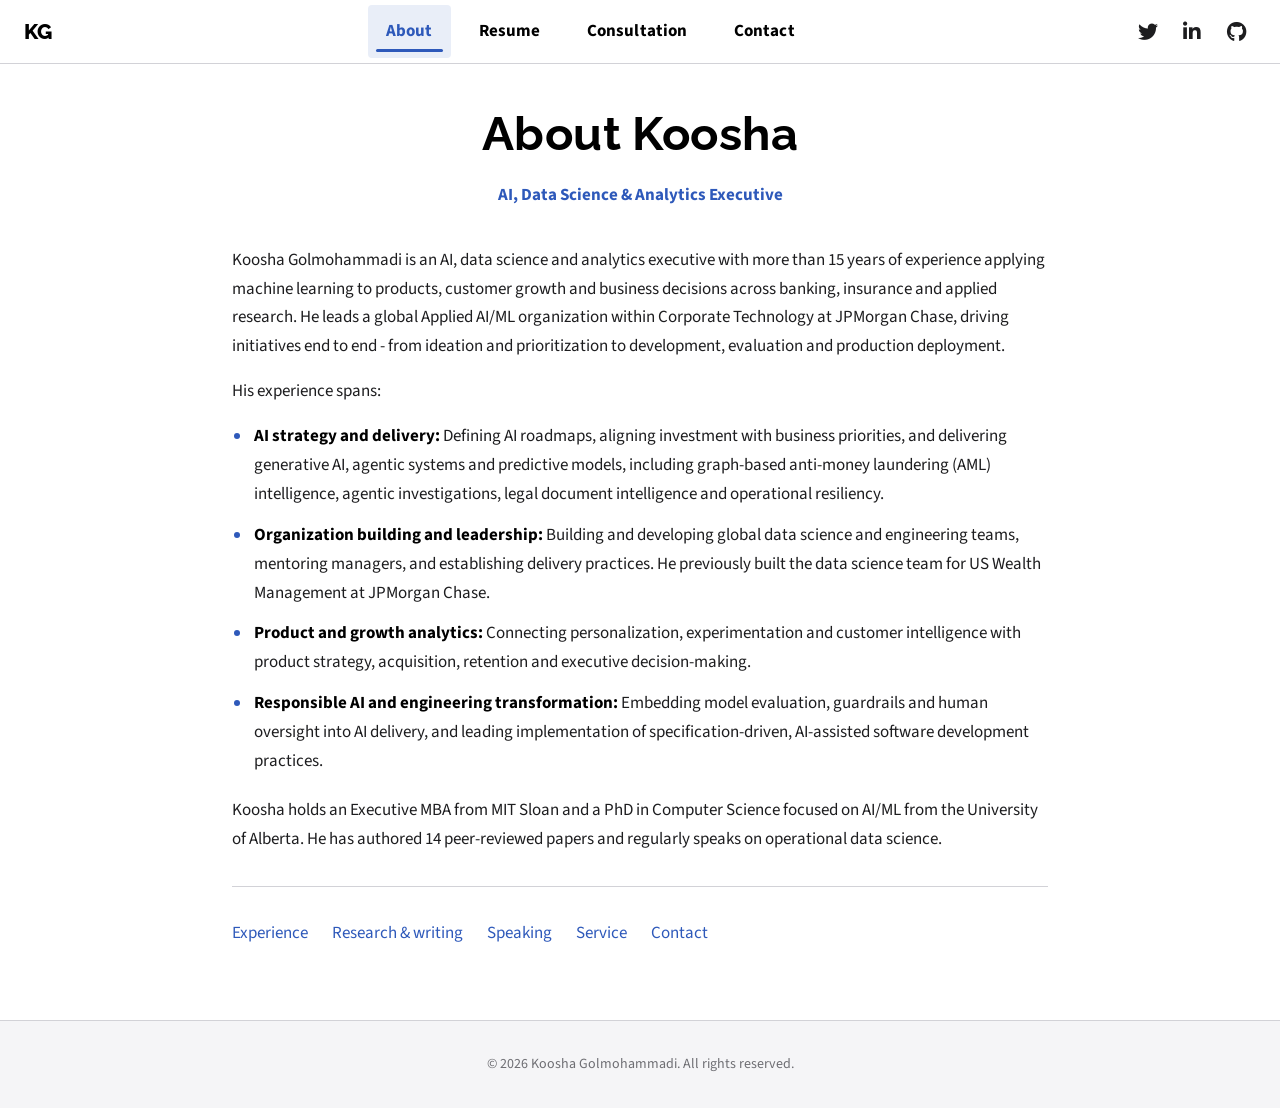
==== commit b8b59985: "Emphasize operational AI delivery and standardize dash formatting - Reframe the resume introduction " ====
--- a/about.html
+++ b/about.html
@@ -92,7 +92,7 @@
 
     <main id="main-content" class="profile-main profile-about">
         <header class="profile-heading"><h1>About Koosha</h1><p class="profile-positioning">AI, Data Science &amp; Analytics Executive</p></header>
-<p>Koosha Golmohammadi is an AI, data science and analytics executive with more than 15 years of experience applying machine learning to products, customer growth and business decisions across banking, insurance and applied research. He leads a global Applied AI/ML organization within Corporate Technology at JPMorgan Chase, driving initiatives end to end—from ideation and prioritization to development, evaluation and production deployment.</p>
+<p>Koosha Golmohammadi is an AI, data science and analytics executive with more than 15 years of experience applying machine learning to products, customer growth and business decisions across banking, insurance and applied research. He leads a global Applied AI/ML organization within Corporate Technology at JPMorgan Chase, driving initiatives end to end - from ideation and prioritization to development, evaluation and production deployment.</p>
 <p>His experience spans:</p>
 <ul class="achievement-list">
 <li><strong>AI strategy and delivery:</strong> Defining AI roadmaps, aligning investment with business priorities, and delivering generative AI, agentic systems and predictive models, including graph-based anti-money laundering (AML) intelligence, agentic investigations, legal document intelligence and operational resiliency.</li>
--- a/css/profile.css
+++ b/css/profile.css
@@ -14,8 +14,7 @@
 .profile-page .profile-main p { margin-bottom: 1rem; }
 .profile-page .profile-main a { text-underline-offset: 3px; }
 .profile-page .profile-main a:hover { text-decoration: underline; }
-.profile-page .profile-main a:focus-visible,
-.profile-page summary:focus-visible { outline: 2px solid var(--color-accent); outline-offset: 4px; }
+.profile-page .profile-main a:focus-visible { outline: 2px solid var(--color-accent); outline-offset: 4px; }
 .profile-page .profile-nav {
   display: flex;
   gap: .25rem;
@@ -53,11 +52,10 @@
 .profile-page .achievement-list { padding-left: 1.25rem; margin: 1rem 0 1.25rem; }
 .profile-page .achievement-list li { margin-bottom: .75rem; padding-left: .15rem; }
 .profile-page .achievement-list li::marker { color: var(--color-accent); }
-.profile-page .career-detail { margin-top: 1rem; padding: .75rem 1rem; background: var(--color-bg-alt); border-radius: 6px; font-size: .9375rem; }
-.profile-page .career-detail summary { cursor: pointer; color: #39465a; font-weight: 700; }
-.profile-page .career-detail[open] summary { margin-bottom: .75rem; }
-.profile-page .career-detail p:last-child { margin-bottom: 0; }
+.profile-page .tech-stack { color: #565e68; font-size: .9375rem; }
+.profile-page .papers-heading { margin-top: 2.5rem; scroll-margin-top: calc(var(--header-height) + 6rem); }
 .profile-page .research-entry { margin: 1.5rem 0; }
+.profile-page .research-entry h3,
 .profile-page .research-entry h4 { font-family: var(--font-sans); font-size: 1.0625rem; font-weight: 700; margin-bottom: .4rem; line-height: 1.5; }
 .profile-page .entry-meta { color: #565e68; font-size: .9375rem; }
 .profile-page .talk-list { list-style: none; margin: 0; padding: 0; }
@@ -86,5 +84,4 @@
   .profile-page .profile-section { margin-top: 1.5rem; padding-top: 1rem; }
   .profile-page h2, .profile-page h3, .profile-page h4 { break-after: avoid; }
   .profile-page .career-meta { break-after: avoid; }
-  .profile-page .career-detail { background: none; }
 }
